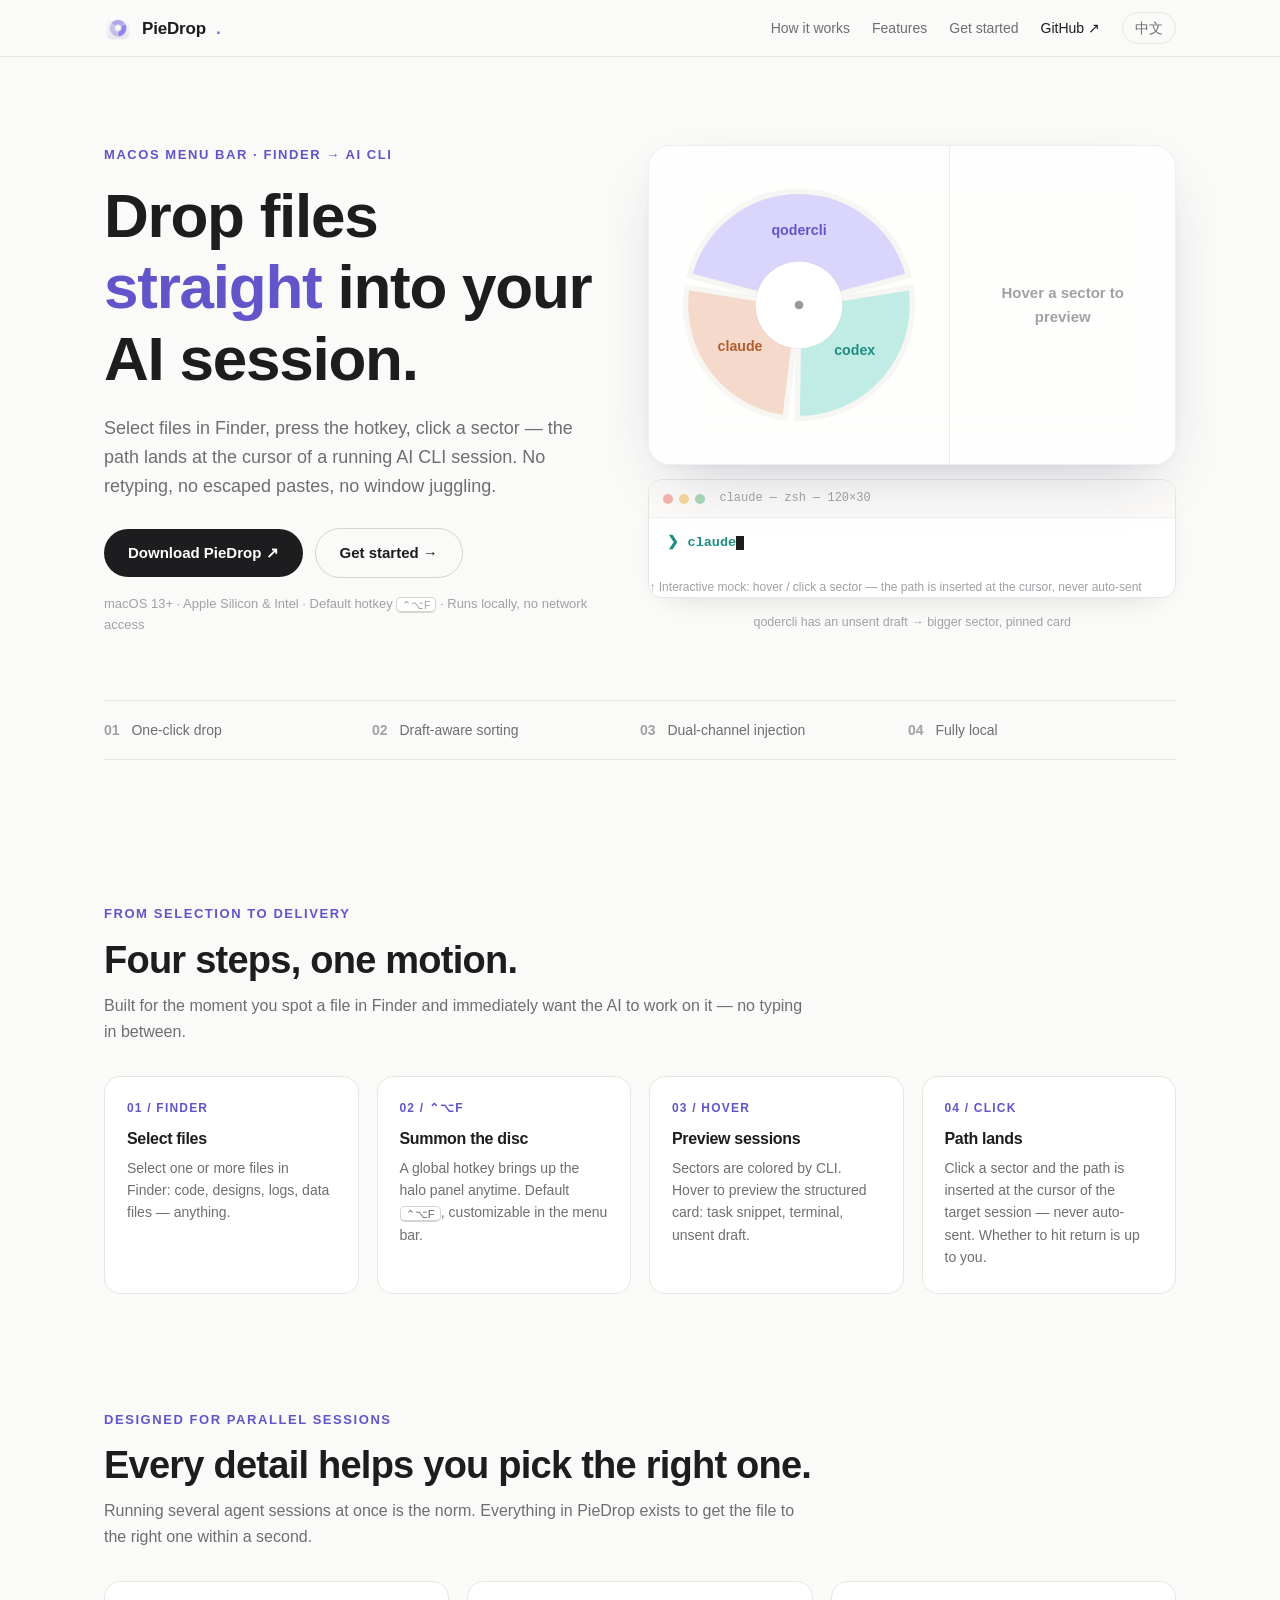
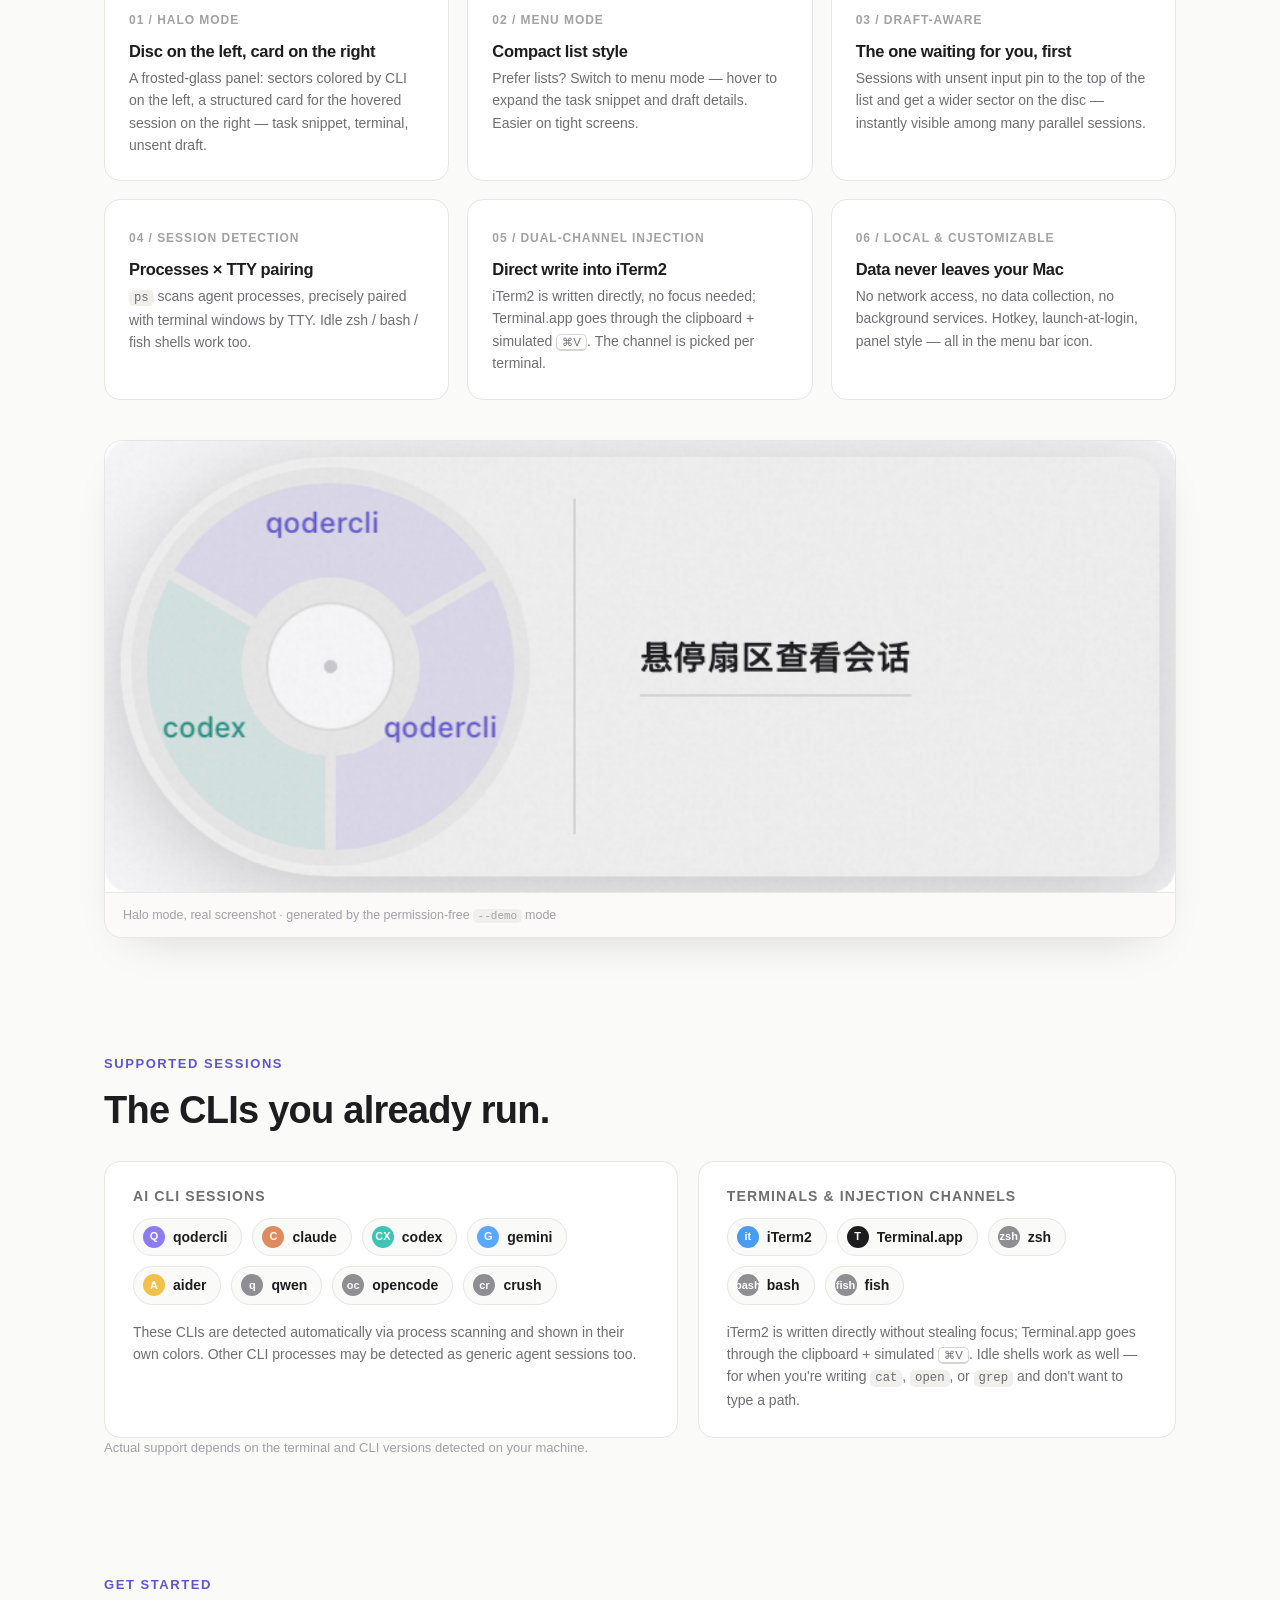
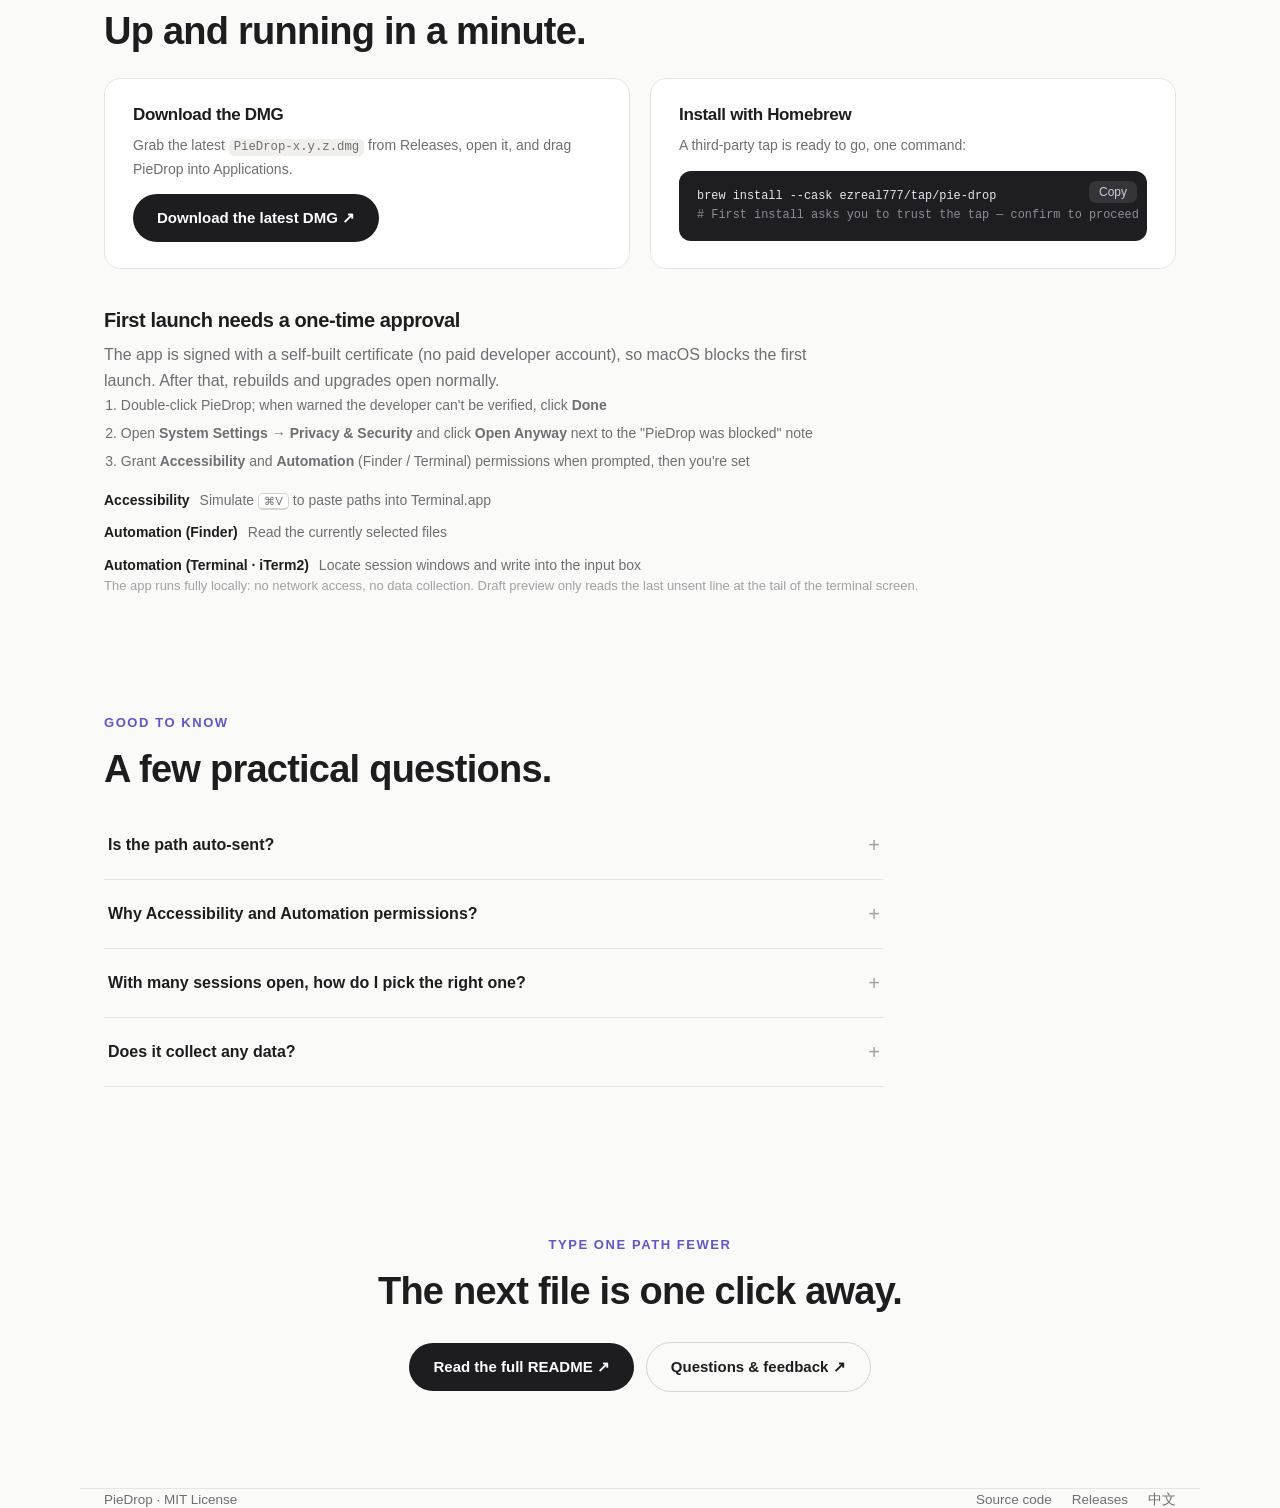
==== site/index.html @ 661c2466 "新增中英双语介绍页与 GitHub Pages 部署 workflow" ====
<!doctype html>
<html lang="en">
<head>
  <meta charset="utf-8">
  <meta name="viewport" content="width=device-width, initial-scale=1">
  <title>PieDrop — Drop files into your AI CLI session</title>
  <meta name="description" content="macOS menu bar utility: select files in Finder, press the hotkey, click a sector — the path lands at the cursor of your running Claude Code / Codex / Gemini CLI session.">
  <meta name="theme-color" content="#fafaf8">
  <link rel="icon" href="icon.png" type="image/png">
  <link rel="stylesheet" href="styles.css">
  <script src="site.js" defer></script>
  <link rel="alternate" hreflang="en" href="./">
  <link rel="alternate" hreflang="zh-CN" href="zh.html">
</head>
<body>
<header><nav aria-label="Main navigation"><a class="brand" href="./"><img src="icon.png" alt="PieDrop" width="28" height="28">PieDrop<span>.</span></a><div class="nav-links"><a class="section-link" href="#how">How it works</a><a class="section-link" href="#features">Features</a><a class="section-link" href="#start">Get started</a><a href="https://github.com/Ezreal777/PieDrop">GitHub ↗</a><a class="lang" href="zh.html" lang="zh-CN" aria-label="切换到中文">中文</a></div></nav></header>
<main class="wrap">

  <div class="hero">
    <div>
      <span class="eyebrow">macOS menu bar · Finder → AI CLI</span>
      <h1>Drop files <em>straight</em> into your AI session.</h1>
      <p class="lead">Select files in Finder, press the hotkey, click a sector — the path lands at the cursor of a running AI CLI session. No retyping, no escaped pastes, no window juggling.</p>
      <div class="buttons"><a class="button" href="https://github.com/Ezreal777/PieDrop/releases/latest">Download PieDrop ↗</a><a class="button secondary" href="#start">Get started →</a></div>
      <p class="note">macOS 13+ · Apple Silicon &amp; Intel · Default hotkey <kbd>⌃⌥F</kbd> · Runs locally, no network access</p>
    </div>

    <div class="mock-stack">
      <div class="panel" aria-label="Halo panel mock">
        <div class="panel-disc">
          <div class="disc" role="group" aria-label="Session disc mock, interactive" data-sessions='{"qodercli":{"name":"qodercli","tint":"#8b7cf624","ink":"#6155c9","title":"Refactoring the Injector.swift channels","term":"iTerm2","tty":"ttys004","draft":"update docs/ screenshots to the new panel style","path":"~/Projects/piedrop/docs/screenshot.png","hint":"Click the sector to insert the path into this session"},"codex":{"name":"codex","tint":"#3fc4b426","ink":"#1f8e81","title":"Writing unit tests for SessionDetector","term":"Terminal.app","tty":"ttys002","draft":null,"path":"~/Projects/piedrop/Tests/SessionDetectorTests.swift","hint":"Click the sector to insert the path into this session"},"claude":{"name":"claude","tint":"#e08a5f26","ink":"#b05e30","title":"Reviewing the concurrency changes in PR #12","term":"iTerm2","tty":"ttys001","draft":null,"path":"~/Projects/piedrop/Sources/PieDrop/DraftReader.swift","hint":"Click the sector to insert the path into this session"}}'>
            <svg viewBox="0 0 240 240">
              <path class="sector" data-cli="qodercli" tabindex="0" role="button" aria-label="qodercli session, has an unsent draft" d="M120,120 L19.5,93.1 A104,104 0 0 1 220.5,93.1 Z" fill="#8b7cf6" fill-opacity="0.32" stroke="#f7f6f3" stroke-width="5"/>
              <path class="sector" data-cli="codex" tabindex="0" role="button" aria-label="codex session" d="M120,120 L222.7,103.8 A104,104 0 0 1 118.2,224.0 Z" fill="#3fc4b4" fill-opacity="0.32" stroke="#f7f6f3" stroke-width="5"/>
              <path class="sector" data-cli="claude" tabindex="0" role="button" aria-label="claude session" d="M120,120 L107.3,223.3 A104,104 0 0 1 17.3,103.8 Z" fill="#e08a5f" fill-opacity="0.32" stroke="#f7f6f3" stroke-width="5"/>
              <text class="sector-label" data-for="qodercli" x="120" y="56" text-anchor="middle" fill="#6155c9">qodercli</text>
              <text class="sector-label" data-for="codex" x="171" y="166" text-anchor="middle" fill="#1f8e81">codex</text>
              <text class="sector-label" data-for="claude" x="66" y="162" text-anchor="middle" fill="#b05e30">claude</text>
              <circle cx="120" cy="120" r="40" fill="#ffffff" stroke="rgba(0,0,0,0.05)"/>
              <circle cx="120" cy="120" r="4" fill="#98989d"/>
            </svg>
          </div>
        </div>
        <div class="panel-divider"></div>
        <div class="panel-card">
          <div class="card-empty">Hover a sector to preview</div>
          <div class="card-full">
            <div class="session-head">
              <span class="session-name"></span>
              <span class="session-tty"></span>
            </div>
            <div class="session-title"></div>
            <div class="session-rows">
              <div class="row row-terminal"><span class="k">Terminal</span><span class="v"></span></div>
              <div class="row row-draft"><span class="k">Draft</span><span class="v"></span></div>
            </div>
            <div class="session-hint"></div>
          </div>
        </div>
      </div>
      <div class="term" aria-label="Terminal input mock">
        <div class="term-bar"><span class="dot"></span><span class="dot"></span><span class="dot"></span><span class="term-title">claude — zsh — 120×30</span></div>
        <div class="term-body">
          <div class="term-line"><span class="prompt">❯ claude</span><span class="typed"></span><span class="cursor"></span></div>
        </div>
        <div class="term-hint">↑ Interactive mock: hover / click a sector — the path is inserted at the cursor, never auto-sent</div>
      </div>
      <p class="mock-caption">qodercli has an unsent draft → bigger sector, pinned card</p>
    </div>
  </div>

  <div class="strip"><span><b>01</b> One-click drop</span><span><b>02</b> Draft-aware sorting</span><span><b>03</b> Dual-channel injection</span><span><b>04</b> Fully local</span></div>

  <section id="how"><span class="eyebrow">From selection to delivery</span><h2>Four steps, one motion.</h2><p class="section-intro">Built for the moment you spot a file in Finder and immediately want the AI to work on it — no typing in between.</p><div class="workflow"><div class="step"><b>01 / FINDER</b><h3>Select files</h3><p>Select one or more files in Finder: code, designs, logs, data files — anything.</p></div><div class="step"><b>02 / ⌃⌥F</b><h3>Summon the disc</h3><p>A global hotkey brings up the halo panel anytime. Default <kbd>⌃⌥F</kbd>, customizable in the menu bar.</p></div><div class="step"><b>03 / HOVER</b><h3>Preview sessions</h3><p>Sectors are colored by CLI. Hover to preview the structured card: task snippet, terminal, unsent draft.</p></div><div class="step"><b>04 / CLICK</b><h3>Path lands</h3><p>Click a sector and the path is inserted at the cursor of the target session — never auto-sent. Whether to hit return is up to you.</p></div></div></section>

  <section id="features"><span class="eyebrow">Designed for parallel sessions</span><h2>Every detail helps you pick the right one.</h2><p class="section-intro">Running several agent sessions at once is the norm. Everything in PieDrop exists to get the file to the right one within a second.</p><div class="grid">
    <article class="card"><span class="tag">01 / HALO MODE</span><h3>Disc on the left, card on the right</h3><p>A frosted-glass panel: sectors colored by CLI on the left, a structured card for the hovered session on the right — task snippet, terminal, unsent draft.</p></article>
    <article class="card"><span class="tag">02 / MENU MODE</span><h3>Compact list style</h3><p>Prefer lists? Switch to menu mode — hover to expand the task snippet and draft details. Easier on tight screens.</p></article>
    <article class="card"><span class="tag">03 / DRAFT-AWARE</span><h3>The one waiting for you, first</h3><p>Sessions with unsent input pin to the top of the list and get a wider sector on the disc — instantly visible among many parallel sessions.</p></article>
    <article class="card"><span class="tag">04 / SESSION DETECTION</span><h3>Processes × TTY pairing</h3><p><code>ps</code> scans agent processes, precisely paired with terminal windows by TTY. Idle zsh / bash / fish shells work too.</p></article>
    <article class="card"><span class="tag">05 / DUAL-CHANNEL INJECTION</span><h3>Direct write into iTerm2</h3><p>iTerm2 is written directly, no focus needed; Terminal.app goes through the clipboard + simulated <kbd>⌘V</kbd>. The channel is picked per terminal.</p></article>
    <article class="card"><span class="tag">06 / LOCAL &amp; CUSTOMIZABLE</span><h3>Data never leaves your Mac</h3><p>No network access, no data collection, no background services. Hotkey, launch-at-login, panel style — all in the menu bar icon.</p></article>
  </div>
  <figure class="figure"><img src="screenshot.png" alt="Halo mode screenshot: a frosted disc on the left lists running sessions colored by CLI, the right side shows a structured session card" loading="lazy"><figcaption>Halo mode, real screenshot · generated by the permission-free <code>--demo</code> mode</figcaption></figure>
  </section>

  <section id="sessions"><span class="eyebrow">Supported sessions</span><h2>The CLIs you already run.</h2><div class="setup">
    <article><h3>AI CLI sessions</h3><div class="platforms"><span class="platform"><b class="mark" style="background:var(--qodercli)">Q</b>qodercli</span><span class="platform"><b class="mark" style="background:var(--claude)">C</b>claude</span><span class="platform"><b class="mark" style="background:var(--codex)">CX</b>codex</span><span class="platform"><b class="mark" style="background:var(--gemini)">G</b>gemini</span><span class="platform"><b class="mark" style="background:var(--aider)">A</b>aider</span><span class="platform"><b class="mark">q</b>qwen</span><span class="platform"><b class="mark">oc</b>opencode</span><span class="platform"><b class="mark">cr</b>crush</span></div><p>These CLIs are detected automatically via process scanning and shown in their own colors. Other CLI processes may be detected as generic agent sessions too.</p></article>
    <article><h3>Terminals &amp; injection channels</h3><div class="platforms"><span class="platform"><b class="mark" style="background:#4a9cf0">it</b>iTerm2</span><span class="platform"><b class="mark" style="background:#1d1d1f">T</b>Terminal.app</span><span class="platform"><b class="mark">zsh</b>zsh</span><span class="platform"><b class="mark">bash</b>bash</span><span class="platform"><b class="mark">fish</b>fish</span></div><p>iTerm2 is written directly without stealing focus; Terminal.app goes through the clipboard + simulated <kbd>⌘V</kbd>. Idle shells work as well — for when you're writing <code>cat</code>, <code>open</code>, or <code>grep</code> and don't want to type a path.</p></article>
  </div><p class="note">Actual support depends on the terminal and CLI versions detected on your machine.</p></section>

  <section id="start"><span class="eyebrow">Get started</span><h2>Up and running in a minute.</h2><div class="install-grid">
    <div class="install-card">
      <h3>Download the DMG</h3>
      <p>Grab the latest <code>PieDrop-x.y.z.dmg</code> from Releases, open it, and drag PieDrop into Applications.</p>
      <div class="buttons"><a class="button" href="https://github.com/Ezreal777/PieDrop/releases/latest">Download the latest DMG ↗</a></div>
    </div>
    <div class="install-card">
      <h3>Install with Homebrew</h3>
      <p>A third-party tap is ready to go, one command:</p>
      <pre class="codeblock"><code>brew install --cask ezreal777/tap/pie-drop
<span class="cmt"># First install asks you to trust the tap — confirm to proceed</span></code><button class="copy-btn" data-copy data-copied-label="Copied">Copy</button></pre>
    </div>
  </div>
  <h3 class="manual-install-title">First launch needs a one-time approval</h3>
  <p class="section-intro">The app is signed with a self-built certificate (no paid developer account), so macOS blocks the first launch. After that, rebuilds and upgrades open normally.</p>
  <ol class="steps-list">
    <li>Double-click PieDrop; when warned the developer can't be verified, click <strong>Done</strong></li>
    <li>Open <strong>System Settings → Privacy &amp; Security</strong> and click <strong>Open Anyway</strong> next to the "PieDrop was blocked" note</li>
    <li>Grant <strong>Accessibility</strong> and <strong>Automation</strong> (Finder / Terminal) permissions when prompted, then you're set</li>
  </ol>
  <ul class="perm-list">
    <li><b>Accessibility</b><span>Simulate <kbd>⌘V</kbd> to paste paths into Terminal.app</span></li>
    <li><b>Automation (Finder)</b><span>Read the currently selected files</span></li>
    <li><b>Automation (Terminal · iTerm2)</b><span>Locate session windows and write into the input box</span></li>
  </ul>
  <p class="note">The app runs fully locally: no network access, no data collection. Draft preview only reads the last unsent line at the tail of the terminal screen.</p>
  </section>

  <section><span class="eyebrow">Good to know</span><h2>A few practical questions.</h2><div class="faq">
    <details><summary>Is the path auto-sent?</summary><p>No. The path is only inserted at the cursor of the target input box — add a sentence, hit return yourself, or delete it. In an idle terminal it simply sits on the command line for you to edit.</p></details>
    <details><summary>Why Accessibility and Automation permissions?</summary><p>The Terminal.app channel pastes via simulated <kbd>⌘V</kbd> (Accessibility); reading the Finder selection and locating session windows require Automation grants (Finder / Terminal / iTerm2). The iTerm2 channel writes through its own interface and doesn't rely on simulated keys.</p></details>
    <details><summary>With many sessions open, how do I pick the right one?</summary><p>Sectors are color-coded by CLI; hover any sector and the card on the right shows its task snippet, terminal, and unsent draft. Sessions with drafts also pin to the top and get a bigger sector — usually the one you want to continue.</p></details>
    <details><summary>Does it collect any data?</summary><p>It runs fully locally: no network access, no data collection, no background services. Draft preview only reads the last unsent input at the tail of the terminal screen, used for session identification and sorting.</p></details>
  </div></section>

  <div class="closing"><span class="eyebrow">Type one path fewer</span><h2>The next file is one click away.</h2><div class="buttons"><a class="button" href="https://github.com/Ezreal777/PieDrop/blob/main/README.en.md">Read the full README ↗</a><a class="button secondary" href="https://github.com/Ezreal777/PieDrop/issues">Questions &amp; feedback ↗</a></div></div>

</main>
<footer class="wrap"><span>PieDrop · MIT License</span><div><a href="https://github.com/Ezreal777/PieDrop">Source code</a><a href="https://github.com/Ezreal777/PieDrop/releases">Releases</a><a href="zh.html" lang="zh-CN">中文</a></div></footer>
</body>
</html>
---- site/styles.css ----
/* PieDrop site — light, Apple-ish, minimal */

:root {
  --bg: #fafaf8;
  --ink: #1d1d1f;
  --muted: #6e6e73;
  --faint: #a1a1a6;
  --line: #e8e6e1;
  --card: #ffffff;
  --accent: #7c6ce8;
  --accent-ink: #6155c9;
  --panel: rgba(255, 255, 255, 0.78);
  --qodercli: #8b7cf6;
  --qodercli-ink: #6155c9;
  --codex: #3fc4b4;
  --codex-ink: #1f8e81;
  --claude: #e08a5f;
  --claude-ink: #b05e30;
  --gemini: #5ca8ff;
  --gemini-ink: #3572d6;
  --aider: #f2c14d;
  --aider-ink: #b8891f;
  --shell: #8e8e93;
  --mono: ui-monospace, "SF Mono", "JetBrains Mono", Menlo, Consolas, monospace;
  --sans: -apple-system, BlinkMacSystemFont, "SF Pro Text", "Helvetica Neue",
    "PingFang SC", "Hiragino Sans GB", "Microsoft YaHei", sans-serif;
}

* { box-sizing: border-box; margin: 0; padding: 0; }

html { scroll-behavior: smooth; }

body {
  font-family: var(--sans);
  background: var(--bg);
  color: var(--ink);
  line-height: 1.6;
  -webkit-font-smoothing: antialiased;
  text-rendering: optimizeLegibility;
}

.wrap { max-width: 1120px; margin: 0 auto; padding: 0 24px; }

h1, h2, h3 { line-height: 1.15; letter-spacing: -0.02em; font-weight: 700; }
h1 { font-size: clamp(38px, 5.4vw, 62px); }
h2 { font-size: clamp(26px, 3.4vw, 38px); }
h3 { font-size: 17px; }
em { font-style: normal; color: var(--accent-ink); }

a { color: inherit; text-decoration: none; }
code { font-family: var(--mono); font-size: 0.88em; background: #f0efeb; border-radius: 5px; padding: 0.1em 0.4em; }
pre code { display: block; background: none; padding: 0; }
kbd {
  font-family: var(--sans); font-size: 0.82em; background: #fff;
  border: 1px solid #d6d4ce; border-bottom-width: 2px; border-radius: 5px;
  padding: 0.08em 0.45em; white-space: nowrap;
}

.eyebrow {
  display: inline-block; font-size: 13px; font-weight: 600;
  letter-spacing: 0.12em; text-transform: uppercase;
  color: var(--accent-ink); margin-bottom: 14px;
}
.lead { font-size: 18px; color: var(--muted); max-width: 34em; }
.note { font-size: 13px; color: var(--faint); }
.section-intro { color: var(--muted); max-width: 44em; margin-top: 10px; }

/* ---------- header ---------- */

header {
  position: sticky; top: 0; z-index: 50;
  background: rgba(250, 250, 248, 0.85);
  backdrop-filter: saturate(1.4) blur(14px);
  -webkit-backdrop-filter: saturate(1.4) blur(14px);
  border-bottom: 1px solid var(--line);
}
header nav {
  max-width: 1120px; margin: 0 auto; padding: 12px 24px;
  display: flex; align-items: center; justify-content: space-between; gap: 16px;
}
.brand {
  display: flex; align-items: center; gap: 10px;
  font-weight: 700; font-size: 17px; letter-spacing: -0.01em;
}
.brand img { width: 28px; height: 28px; border-radius: 6px; }
.brand span { color: var(--accent); }
.nav-links { display: flex; align-items: center; gap: 22px; font-size: 14px; }
.nav-links a.section-link { color: var(--muted); transition: color 0.15s; }
.nav-links a.section-link:hover { color: var(--ink); }
.nav-links a.lang {
  border: 1px solid var(--line); border-radius: 999px;
  padding: 4px 12px; color: var(--muted); transition: all 0.15s;
}
.nav-links a.lang:hover { color: var(--ink); border-color: #cfcdc7; }

/* ---------- hero ---------- */

.hero {
  display: grid; grid-template-columns: minmax(0, 1fr) minmax(0, 1.08fr);
  gap: 56px; align-items: center;
  padding: 84px 0 64px;
}
.hero .lead { margin: 20px 0 28px; }
.buttons { display: flex; flex-wrap: wrap; gap: 12px; align-items: center; }
.button {
  display: inline-flex; align-items: center; gap: 6px;
  background: var(--ink); color: #fff; font-weight: 600; font-size: 15px;
  border-radius: 999px; padding: 12px 24px;
  transition: transform 0.15s, opacity 0.15s;
}
.button:hover { transform: translateY(-1px); opacity: 0.9; }
.button.secondary {
  background: transparent; color: var(--ink);
  border: 1px solid #d6d4ce;
}
.button.secondary:hover { border-color: #b9b7b1; opacity: 1; }
.hero .note { margin-top: 16px; }

.strip {
  display: grid; grid-template-columns: repeat(4, 1fr);
  border-top: 1px solid var(--line); border-bottom: 1px solid var(--line);
  padding: 18px 0; margin-bottom: 84px;
  font-size: 14px; color: var(--muted);
}
.strip span b {
  color: var(--faint); font-weight: 600; margin-right: 8px;
  font-variant-numeric: tabular-nums;
}

/* ---------- hero panel mock ---------- */

.mock-stack { display: flex; flex-direction: column; gap: 14px; }

.panel {
  display: grid; grid-template-columns: 300px 1px 1fr;
  background: var(--panel);
  backdrop-filter: blur(20px) saturate(1.3);
  -webkit-backdrop-filter: blur(20px) saturate(1.3);
  border: 1px solid rgba(0, 0, 0, 0.06);
  border-radius: 22px;
  box-shadow: 0 24px 60px -24px rgba(40, 35, 90, 0.25), 0 2px 8px rgba(0, 0, 0, 0.04);
  overflow: hidden;
  min-height: 320px;
}
.panel-disc {
  display: flex; align-items: center; justify-content: center;
  padding: 26px 10px;
}
.disc { width: 262px; height: 262px; }
.disc svg { width: 100%; height: 100%; display: block; }
.sector {
  cursor: pointer;
  transition: fill-opacity 0.18s;
  outline: none;
}
.sector:hover, .sector:focus-visible, .sector.active { fill-opacity: 0.62; }
.sector-label {
  font-size: 13px; font-weight: 600; pointer-events: none;
  transition: opacity 0.18s;
}
.sector-label.dim { opacity: 0.35; }

.panel-divider { width: 1px; background: rgba(0, 0, 0, 0.07); }

.panel-card {
  display: flex; flex-direction: column; justify-content: center;
  padding: 28px 30px; position: relative;
}
.card-empty {
  color: var(--faint); font-size: 15px; font-weight: 600;
  text-align: center;
}
.card-full { display: none; }
.panel-card.has-session .card-empty { display: none; }
.panel-card.has-session .card-full { display: flex; flex-direction: column; gap: 12px; }

.session-head { display: flex; align-items: center; gap: 8px; }
.session-name {
  font-family: var(--mono); font-size: 13px; font-weight: 700;
  padding: 3px 10px; border-radius: 999px;
}
.session-tty { font-size: 12px; color: var(--faint); font-family: var(--mono); margin-left: auto; }
.session-title { font-size: 16px; font-weight: 600; letter-spacing: -0.01em; }
.session-rows { display: flex; flex-direction: column; gap: 8px; font-size: 13px; color: var(--muted); }
.session-rows .row { display: flex; gap: 8px; align-items: baseline; }
.session-rows .k { color: var(--faint); flex-shrink: 0; }
.session-hint { font-size: 12px; color: var(--faint); border-top: 1px dashed var(--line); padding-top: 10px; }

.mock-caption { font-size: 12.5px; color: var(--faint); text-align: center; }

/* terminal mock */
.term {
  background: #ffffff;
  border: 1px solid var(--line);
  border-radius: 14px;
  box-shadow: 0 12px 32px -18px rgba(0, 0, 0, 0.18);
  overflow: hidden;
}
.term-bar {
  display: flex; align-items: center; gap: 6px;
  padding: 9px 14px; border-bottom: 1px solid #f0efeb; background: #fbfaf8;
}
.term-bar .dot { width: 10px; height: 10px; border-radius: 50%; background: #e4e2dc; }
.term-bar .dot:first-child { background: #f6b3ad; }
.term-bar .dot:nth-child(2) { background: #f5d99a; }
.term-bar .dot:nth-child(3) { background: #a8d8b4; }
.term-title { font-size: 12px; color: var(--faint); margin-left: 8px; font-family: var(--mono); }
.term-body { padding: 14px 18px 16px; font-family: var(--mono); font-size: 13.5px; }
.term-line { white-space: pre-wrap; word-break: break-all; }
.prompt { color: var(--codex-ink); font-weight: 700; }
.cmd { color: var(--ink); }
.typed { color: var(--accent-ink); }
.cursor {
  display: inline-block; width: 8px; height: 1.1em;
  background: var(--ink); vertical-align: text-bottom;
  animation: blink 1.1s steps(1) infinite;
}
@keyframes blink { 50% { opacity: 0; } }
.term-hint { font-size: 12px; color: var(--faint); margin-top: 8px; font-family: var(--sans); }

/* ---------- sections ---------- */

section { padding: 56px 0; }
section > h2 { margin-bottom: 8px; }

/* sessions */
.setup {
  display: grid; grid-template-columns: 1.2fr 1fr; gap: 20px;
  margin-top: 28px;
}
.setup article {
  background: var(--card); border: 1px solid var(--line);
  border-radius: 16px; padding: 26px 28px; min-width: 0;
}
.setup article h3 { margin-bottom: 14px; color: var(--muted); font-size: 14px; text-transform: uppercase; letter-spacing: 0.08em; }
.platforms { display: flex; flex-wrap: wrap; gap: 10px; margin-bottom: 16px; }
.platform {
  display: inline-flex; align-items: center; gap: 8px;
  font-size: 14px; font-weight: 600;
  background: var(--bg); border: 1px solid var(--line);
  border-radius: 999px; padding: 7px 14px 7px 9px;
}
.platform .mark {
  width: 22px; height: 22px; border-radius: 50%;
  display: inline-flex; align-items: center; justify-content: center;
  font-size: 11px; font-weight: 700; color: #fff;
  background: var(--shell); flex-shrink: 0;
}
.setup article p { font-size: 14px; color: var(--muted); }

/* workflow */
.workflow {
  display: grid; grid-template-columns: repeat(4, 1fr); gap: 18px;
  margin-top: 32px;
}
.step {
  background: var(--card); border: 1px solid var(--line);
  border-radius: 16px; padding: 22px 22px 24px;
}
.step b {
  display: block; font-size: 12px; font-weight: 700;
  color: var(--accent-ink); letter-spacing: 0.1em; margin-bottom: 12px;
}
.step h3 { margin-bottom: 8px; font-size: 16px; }
.step p { font-size: 14px; color: var(--muted); }

/* features */
.grid {
  display: grid; grid-template-columns: repeat(3, 1fr); gap: 18px;
  margin-top: 32px;
}
.card {
  background: var(--card); border: 1px solid var(--line);
  border-radius: 16px; padding: 24px;
  transition: transform 0.15s, box-shadow 0.15s;
}
.card:hover { transform: translateY(-2px); box-shadow: 0 14px 34px -22px rgba(0, 0, 0, 0.25); }
.card .tag {
  font-size: 12px; font-weight: 700; color: var(--faint);
  letter-spacing: 0.08em;
}
.card h3 { margin: 10px 0 6px; font-size: 16.5px; }
.card p { font-size: 14px; color: var(--muted); }
.card .dot {
  display: inline-block; width: 9px; height: 9px; border-radius: 50%;
  margin-right: 6px; vertical-align: 0.5px;
}

/* screenshot figure */
.figure {
  margin-top: 40px;
  border: 1px solid var(--line); border-radius: 18px;
  background: #fff; overflow: hidden;
  box-shadow: 0 18px 48px -28px rgba(0, 0, 0, 0.22);
}
.figure img { display: block; width: 100%; height: auto; }
.figure figcaption {
  font-size: 12.5px; color: var(--faint);
  padding: 12px 18px; border-top: 1px solid var(--line); background: #fbfaf8;
}

/* quick start */
.manual-install-title { margin: 40px 0 4px; font-size: 20px; }
.install-grid { display: grid; grid-template-columns: 1fr 1fr; gap: 20px; margin-top: 24px; }
.install-card {
  background: var(--card); border: 1px solid var(--line);
  border-radius: 16px; padding: 26px 28px; min-width: 0;
}
.install-card h3 { margin-bottom: 10px; }
.install-card p { font-size: 14px; color: var(--muted); margin-bottom: 14px; }
pre.codeblock {
  position: relative; background: #1e1d22; color: #e8e6f0;
  border-radius: 12px; padding: 16px 48px 16px 18px;
  font-family: var(--mono); font-size: 13.5px; overflow-x: auto;
}
pre.codeblock .cmt { color: #8f8d99; }
.copy-btn {
  position: absolute; top: 10px; right: 10px;
  background: rgba(255, 255, 255, 0.1); color: #cfccdd;
  border: none; border-radius: 7px; font-size: 12px;
  padding: 4px 10px; cursor: pointer; transition: background 0.15s;
}
.copy-btn:hover { background: rgba(255, 255, 255, 0.2); }
.copy-btn.copied { background: rgba(96, 200, 145, 0.35); color: #fff; }

.perm-list { list-style: none; display: flex; flex-direction: column; gap: 10px; }
.perm-list li {
  display: flex; gap: 10px; align-items: baseline;
  font-size: 14px; color: var(--muted);
}
.perm-list li b { color: var(--ink); flex-shrink: 0; }
.steps-list { margin: 0 0 16px 1.2em; font-size: 14px; color: var(--muted); }
.steps-list li { margin-bottom: 6px; }

/* faq */
details {
  border-bottom: 1px solid var(--line);
  padding: 18px 4px;
}
details summary {
  cursor: pointer; font-weight: 600; font-size: 16px;
  list-style: none; display: flex; justify-content: space-between; align-items: center;
}
details summary::-webkit-details-marker { display: none; }
details summary::after { content: "+"; color: var(--faint); font-size: 20px; font-weight: 400; }
details[open] summary::after { content: "−"; }
details p { margin-top: 10px; font-size: 14.5px; color: var(--muted); max-width: 46em; }
.faq { max-width: 780px; margin-top: 20px; }

/* closing */
.closing { text-align: center; padding: 88px 24px 96px; }
.closing .buttons { justify-content: center; margin-top: 28px; }

/* footer */
footer {
  border-top: 1px solid var(--line);
  padding: 26px 0 34px;
  display: flex; justify-content: space-between; align-items: center; gap: 16px;
  font-size: 13.5px; color: var(--muted);
  flex-wrap: wrap;
}
footer div { display: flex; gap: 20px; }
footer a:hover { color: var(--ink); }

/* responsive */
@media (max-width: 960px) {
  .hero { grid-template-columns: 1fr; gap: 44px; padding-top: 56px; }
  .strip { grid-template-columns: repeat(2, 1fr); row-gap: 12px; }
  .setup, .install-grid { grid-template-columns: 1fr; }
  .workflow { grid-template-columns: repeat(2, 1fr); }
  .grid { grid-template-columns: 1fr; }
  .panel { grid-template-columns: 1fr; }
  .panel-divider { display: none; }
  .panel-card { min-height: 200px; }
  .nav-links a.section-link { display: none; }
}
@media (max-width: 560px) {
  .workflow { grid-template-columns: 1fr; }
  .strip { grid-template-columns: 1fr; }
}
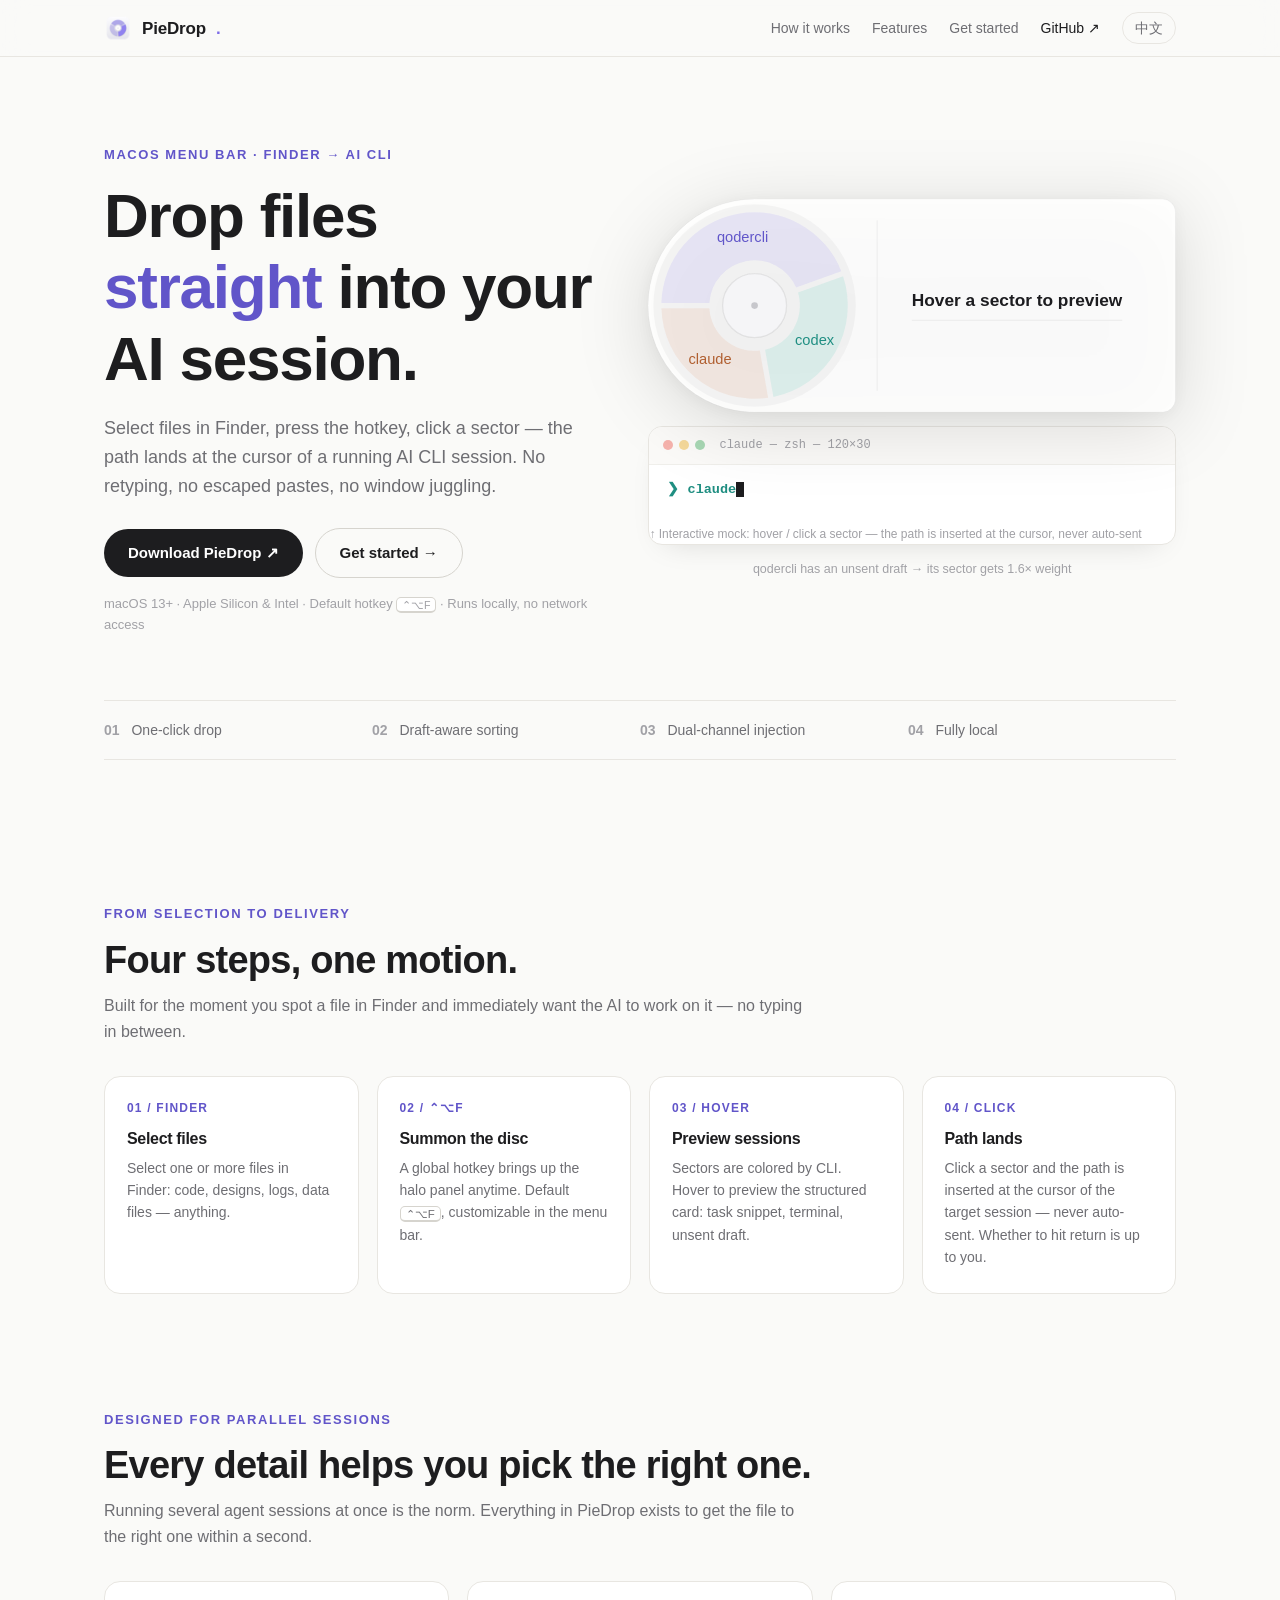
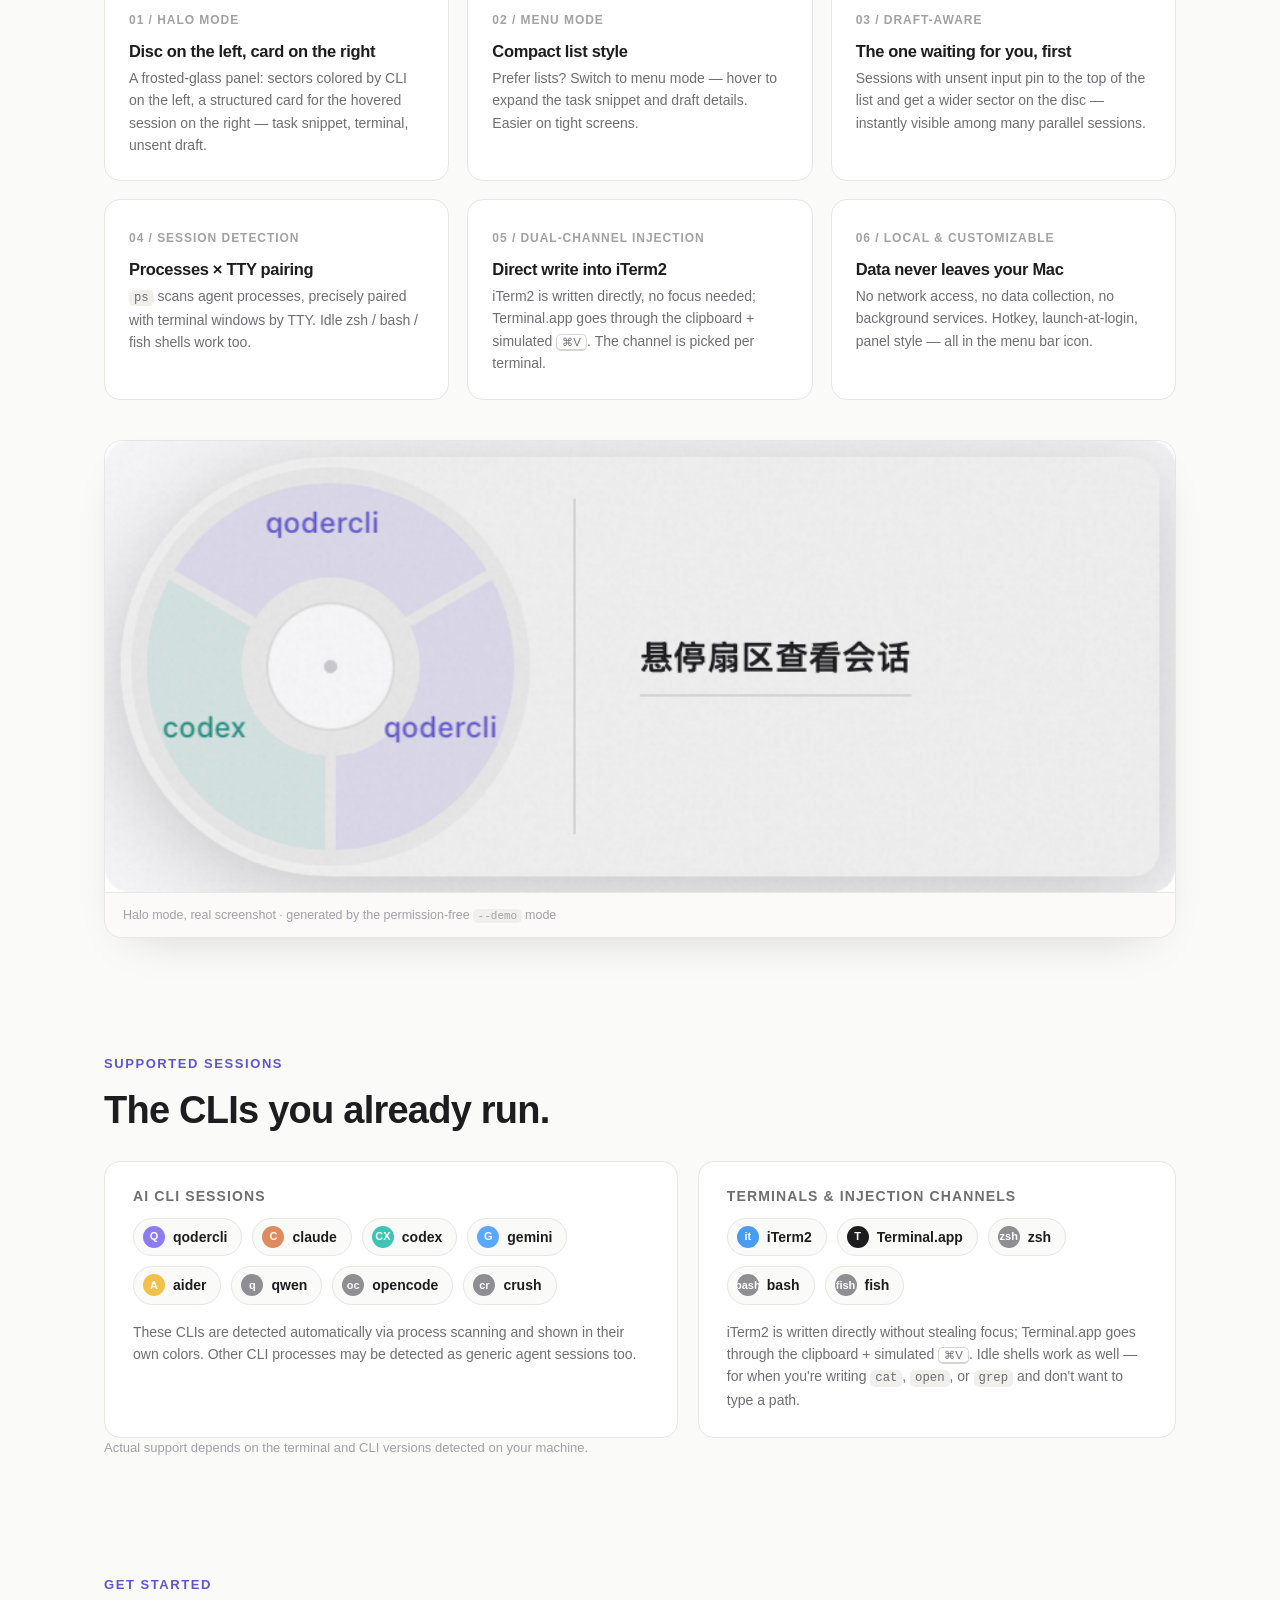
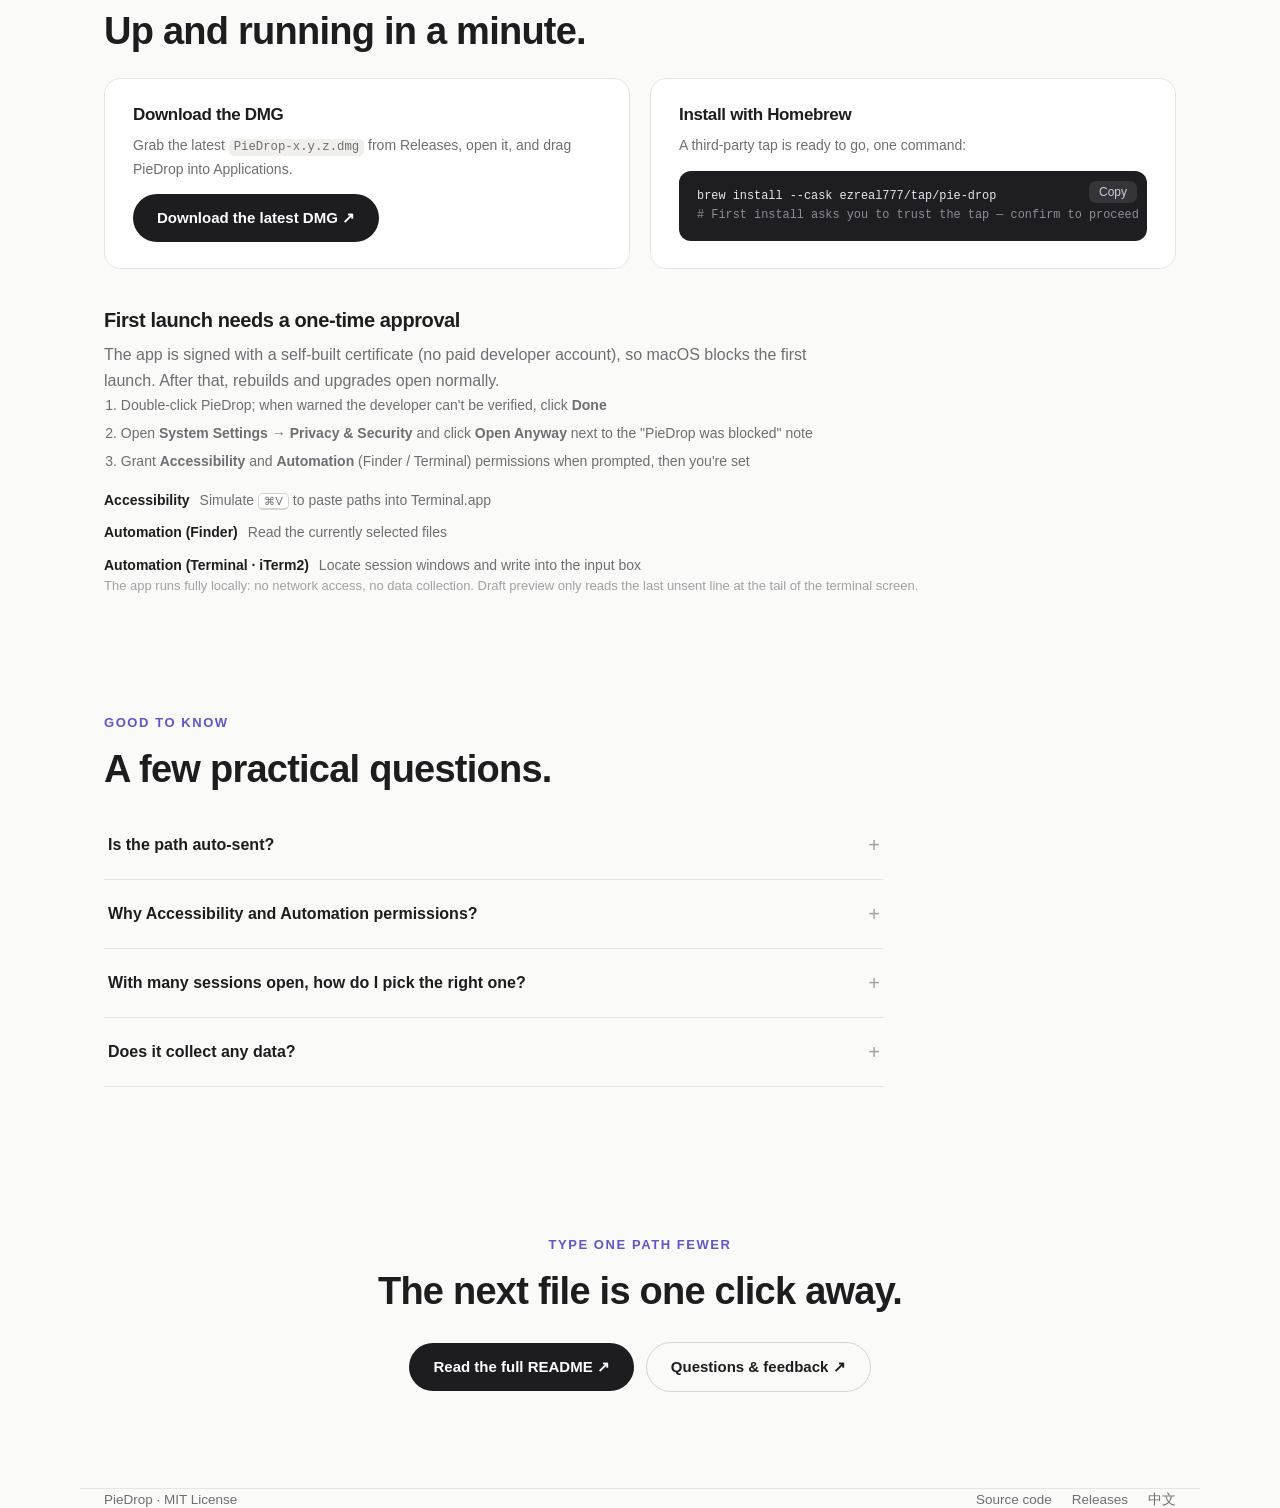
==== commit e126c3c3: "介绍页主视觉按真实面板规格复刻（左圆右方轮廓、环形扇区、键值预览卡）" ====
--- a/site/index.html
+++ b/site/index.html
@@ -26,38 +26,39 @@
     </div>
 
     <div class="mock-stack">
-      <div class="panel" aria-label="Halo panel mock">
-        <div class="panel-disc">
-          <div class="disc" role="group" aria-label="Session disc mock, interactive" data-sessions='{"qodercli":{"name":"qodercli","tint":"#8b7cf624","ink":"#6155c9","title":"Refactoring the Injector.swift channels","term":"iTerm2","tty":"ttys004","draft":"update docs/ screenshots to the new panel style","path":"~/Projects/piedrop/docs/screenshot.png","hint":"Click the sector to insert the path into this session"},"codex":{"name":"codex","tint":"#3fc4b426","ink":"#1f8e81","title":"Writing unit tests for SessionDetector","term":"Terminal.app","tty":"ttys002","draft":null,"path":"~/Projects/piedrop/Tests/SessionDetectorTests.swift","hint":"Click the sector to insert the path into this session"},"claude":{"name":"claude","tint":"#e08a5f26","ink":"#b05e30","title":"Reviewing the concurrency changes in PR #12","term":"iTerm2","tty":"ttys001","draft":null,"path":"~/Projects/piedrop/Sources/PieDrop/DraftReader.swift","hint":"Click the sector to insert the path into this session"}}'>
-            <svg viewBox="0 0 240 240">
-              <path class="sector" data-cli="qodercli" tabindex="0" role="button" aria-label="qodercli session, has an unsent draft" d="M120,120 L19.5,93.1 A104,104 0 0 1 220.5,93.1 Z" fill="#8b7cf6" fill-opacity="0.32" stroke="#f7f6f3" stroke-width="5"/>
-              <path class="sector" data-cli="codex" tabindex="0" role="button" aria-label="codex session" d="M120,120 L222.7,103.8 A104,104 0 0 1 118.2,224.0 Z" fill="#3fc4b4" fill-opacity="0.32" stroke="#f7f6f3" stroke-width="5"/>
-              <path class="sector" data-cli="claude" tabindex="0" role="button" aria-label="claude session" d="M120,120 L107.3,223.3 A104,104 0 0 1 17.3,103.8 Z" fill="#e08a5f" fill-opacity="0.32" stroke="#f7f6f3" stroke-width="5"/>
-              <text class="sector-label" data-for="qodercli" x="120" y="56" text-anchor="middle" fill="#6155c9">qodercli</text>
-              <text class="sector-label" data-for="codex" x="171" y="166" text-anchor="middle" fill="#1f8e81">codex</text>
-              <text class="sector-label" data-for="claude" x="66" y="162" text-anchor="middle" fill="#b05e30">claude</text>
-              <circle cx="120" cy="120" r="40" fill="#ffffff" stroke="rgba(0,0,0,0.05)"/>
-              <circle cx="120" cy="120" r="4" fill="#98989d"/>
-            </svg>
-          </div>
-        </div>
-        <div class="panel-divider"></div>
-        <div class="panel-card">
-          <div class="card-empty">Hover a sector to preview</div>
-          <div class="card-full">
-            <div class="session-head">
-              <span class="session-name"></span>
-              <span class="session-tty"></span>
-            </div>
-            <div class="session-title"></div>
-            <div class="session-rows">
-              <div class="row row-terminal"><span class="k">Terminal</span><span class="v"></span></div>
-              <div class="row row-draft"><span class="k">Draft</span><span class="v"></span></div>
-            </div>
-            <div class="session-hint"></div>
-          </div>
-        </div>
-      </div>
+      <svg class="panel-svg" viewBox="0 0 792 320" role="group" aria-label="Halo panel mock, interactive"
+           data-neutral="Hover a sector to preview"
+           data-sessions='{"qodercli":{"fill":"#8b7cf6","ink":"#6156c9","title":"qodercli · piedrop","task":"Refactor the injector | Ready","term":"iTerm2 · ttys004","draft":"summarize this log by day","path":"~/Projects/piedrop/docs/screenshot.png"},"codex":{"fill":"#3fc4b4","ink":"#1f8e82","title":"codex · piedrop","task":"Add unit tests | Ready","term":"Terminal.app · ttys002","draft":null,"path":"~/Projects/piedrop/Tests/SessionDetectorTests.swift"},"claude":{"fill":"#e08a5f","ink":"#b05f30","title":"claude · piedrop","task":"review PR #12 | Ready","term":"iTerm2 · ttys001","draft":null,"path":"~/Projects/piedrop/Sources/PieDrop/DraftReader.swift"}}'>
+        <!-- Panel: "left disc + right card" union outline (unionPath, 1pt = 2px), frosted white + drawn shadow -->
+        <path d="M160,0 A160,160 0 0 0 160,320 L772,320 A20,20 0 0 0 792,300 L792,20 A20,20 0 0 0 772,0 Z" fill="rgba(255,255,255,0.86)" stroke="rgba(0,0,0,0.06)" stroke-width="1"/>
+        <!-- Disc halo (r1 + 6 = 76pt, black 3.5%) -->
+        <circle cx="160" cy="160" r="152" fill="rgba(0,0,0,0.035)"/>
+        <!-- Sectors: annulus r0=34 → r1=70pt, constant 4pt gap, 13% fill; qodercli has a draft → 1.6 weight (160°) -->
+        <path class="pd-sector" data-cli="qodercli" tabindex="0" role="button" aria-label="qodercli session, has an unsent draft" fill="#8b7cf6" fill-opacity="0.13" d="M20.06,156.00 A140,140 0 0 1 290.14,108.37 L222.43,133.02 A68,68 0 0 0 92.11,156.00 Z"/>
+        <path class="pd-sector" data-cli="codex" tabindex="0" role="button" aria-label="codex session" fill="#3fc4b4" fill-opacity="0.13" d="M292.88,115.89 A140,140 0 0 1 188.24,297.13 L175.73,226.16 A68,68 0 0 0 225.16,140.54 Z"/>
+        <path class="pd-sector" data-cli="claude" tabindex="0" role="button" aria-label="claude session" fill="#e08a5f" fill-opacity="0.13" d="M180.36,298.51 A140,140 0 0 1 20.06,164.00 L92.11,164.00 A68,68 0 0 0 167.85,227.55 Z"/>
+        <!-- Sector labels: 11pt medium, at radius 52pt, kept horizontal -->
+        <text class="pd-label" x="141.94" y="57.58" text-anchor="middle" dominant-baseline="central" fill="#6156c9">qodercli</text>
+        <text class="pd-label" x="250.07" y="212" text-anchor="middle" dominant-baseline="central" fill="#1f8e82">codex</text>
+        <text class="pd-label" x="93.15" y="239.67" text-anchor="middle" dominant-baseline="central" fill="#b05f30">claude</text>
+        <!-- Center: plain #F5F5F7 circle + small gray dot -->
+        <circle cx="160" cy="160" r="48" fill="#f5f5f7" stroke="rgba(0,0,0,0.07)" stroke-width="2"/>
+        <circle cx="160" cy="160" r="5" fill="#c7c7cc"/>
+        <!-- Divider: x = 172pt, inset 16pt top/bottom -->
+        <line x1="344" y1="32" x2="344" y2="288" stroke="rgba(0,0,0,0.09)" stroke-width="1"/>
+        <!-- Preview card: color dot + title + divider + Task/Term/Draft rows -->
+        <circle id="pd-dot" cx="405" cy="92" r="9" fill="#8b7cf6" opacity="0"/>
+        <text id="pd-title" class="pd-title" x="396" y="92" dominant-baseline="central">Hover a sector to preview</text>
+        <line id="pd-div" x1="396" y1="124" x2="604" y2="124" stroke="rgba(0,0,0,0.10)" stroke-width="1"/>
+        <g id="pd-rows" opacity="0">
+          <text class="pd-key" x="396" y="151" dominant-baseline="central">Task</text>
+          <text id="pd-task" class="pd-val" x="462" y="151" dominant-baseline="central"></text>
+          <text class="pd-key" x="396" y="191" dominant-baseline="central">Term</text>
+          <text id="pd-term" class="pd-val pd-mono" x="462" y="191" dominant-baseline="central"></text>
+          <text class="pd-key" x="396" y="231" dominant-baseline="central">Draft</text>
+          <text id="pd-draft" class="pd-val pd-mono" x="462" y="231" dominant-baseline="central"></text>
+        </g>
+      </svg>
       <div class="term" aria-label="Terminal input mock">
         <div class="term-bar"><span class="dot"></span><span class="dot"></span><span class="dot"></span><span class="term-title">claude — zsh — 120×30</span></div>
         <div class="term-body">
@@ -65,7 +66,7 @@
         </div>
         <div class="term-hint">↑ Interactive mock: hover / click a sector — the path is inserted at the cursor, never auto-sent</div>
       </div>
-      <p class="mock-caption">qodercli has an unsent draft → bigger sector, pinned card</p>
+      <p class="mock-caption">qodercli has an unsent draft → its sector gets 1.6× weight</p>
     </div>
   </div>
 
--- a/site/styles.css
+++ b/site/styles.css
@@ -127,65 +127,28 @@
   font-variant-numeric: tabular-nums;
 }
 
-/* ---------- hero panel mock ---------- */
+/* ---------- hero panel mock（按 DiskPanel / DialView / PreviewCard 真实规格 1pt=2px 复刻） ---------- */
 
 .mock-stack { display: flex; flex-direction: column; gap: 14px; }
 
-.panel {
-  display: grid; grid-template-columns: 300px 1px 1fr;
-  background: var(--panel);
-  backdrop-filter: blur(20px) saturate(1.3);
-  -webkit-backdrop-filter: blur(20px) saturate(1.3);
-  border: 1px solid rgba(0, 0, 0, 0.06);
-  border-radius: 22px;
-  box-shadow: 0 24px 60px -24px rgba(40, 35, 90, 0.25), 0 2px 8px rgba(0, 0, 0, 0.04);
-  overflow: hidden;
-  min-height: 320px;
-}
-.panel-disc {
-  display: flex; align-items: center; justify-content: center;
-  padding: 26px 10px;
-}
-.disc { width: 262px; height: 262px; }
-.disc svg { width: 100%; height: 100%; display: block; }
-.sector {
-  cursor: pointer;
-  transition: fill-opacity 0.18s;
-  outline: none;
-}
-.sector:hover, .sector:focus-visible, .sector.active { fill-opacity: 0.62; }
-.sector-label {
-  font-size: 13px; font-weight: 600; pointer-events: none;
-  transition: opacity 0.18s;
-}
-.sector-label.dim { opacity: 0.35; }
-
-.panel-divider { width: 1px; background: rgba(0, 0, 0, 0.07); }
-
-.panel-card {
-  display: flex; flex-direction: column; justify-content: center;
-  padding: 28px 30px; position: relative;
-}
-.card-empty {
-  color: var(--faint); font-size: 15px; font-weight: 600;
-  text-align: center;
-}
-.card-full { display: none; }
-.panel-card.has-session .card-empty { display: none; }
-.panel-card.has-session .card-full { display: flex; flex-direction: column; gap: 12px; }
-
-.session-head { display: flex; align-items: center; gap: 8px; }
-.session-name {
-  font-family: var(--mono); font-size: 13px; font-weight: 700;
-  padding: 3px 10px; border-radius: 999px;
-}
-.session-tty { font-size: 12px; color: var(--faint); font-family: var(--mono); margin-left: auto; }
-.session-title { font-size: 16px; font-weight: 600; letter-spacing: -0.01em; }
-.session-rows { display: flex; flex-direction: column; gap: 8px; font-size: 13px; color: var(--muted); }
-.session-rows .row { display: flex; gap: 8px; align-items: baseline; }
-.session-rows .k { color: var(--faint); flex-shrink: 0; }
-.session-hint { font-size: 12px; color: var(--faint); border-top: 1px dashed var(--line); padding-top: 10px; }
-
+.panel-svg {
+  width: 100%; height: auto; display: block;
+  font-family: var(--sans);
+  filter: drop-shadow(0 12px 36px rgba(0, 0, 0, 0.16)) drop-shadow(0 2px 8px rgba(0, 0, 0, 0.05));
+}
+.pd-sector {
+  cursor: pointer; outline: none;
+  transition: fill-opacity 0.16s ease-out, transform 0.16s ease-out;
+  transform-origin: 160px 160px;
+}
+.pd-sector:hover, .pd-sector:focus-visible, .pd-sector.hover {
+  fill-opacity: 0.26; transform: scale(1.05);
+}
+.pd-label { font-family: var(--sans); font-size: 22px; font-weight: 500; pointer-events: none; }
+.pd-title { font-size: 26px; font-weight: 600; fill: #1c1c1f; }
+.pd-key { font-size: 20px; font-weight: 500; fill: #adadb3; }
+.pd-val { font-size: 22px; fill: #1c1c1f; }
+.pd-mono { font-family: var(--mono); }
 .mock-caption { font-size: 12.5px; color: var(--faint); text-align: center; }
 
 /* terminal mock */
@@ -369,9 +332,6 @@
   .setup, .install-grid { grid-template-columns: 1fr; }
   .workflow { grid-template-columns: repeat(2, 1fr); }
   .grid { grid-template-columns: 1fr; }
-  .panel { grid-template-columns: 1fr; }
-  .panel-divider { display: none; }
-  .panel-card { min-height: 200px; }
   .nav-links a.section-link { display: none; }
 }
 @media (max-width: 560px) {
